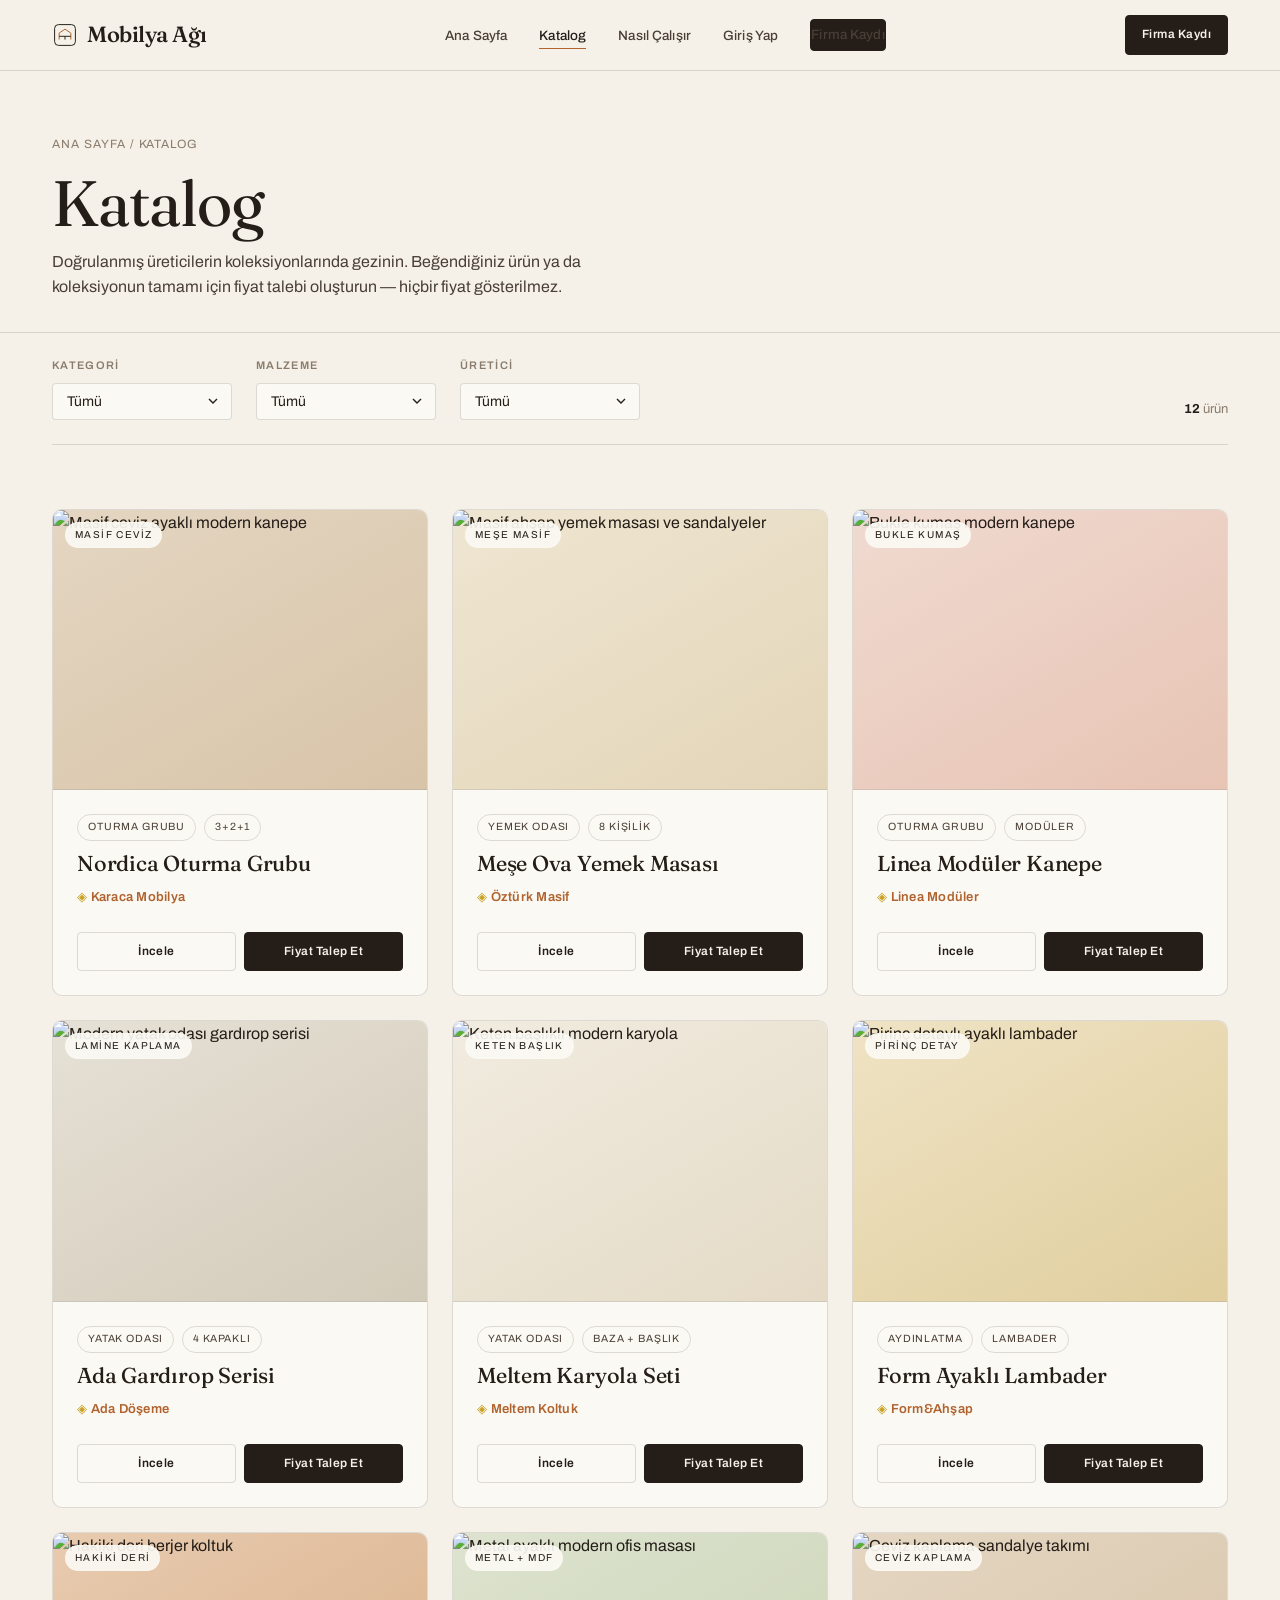
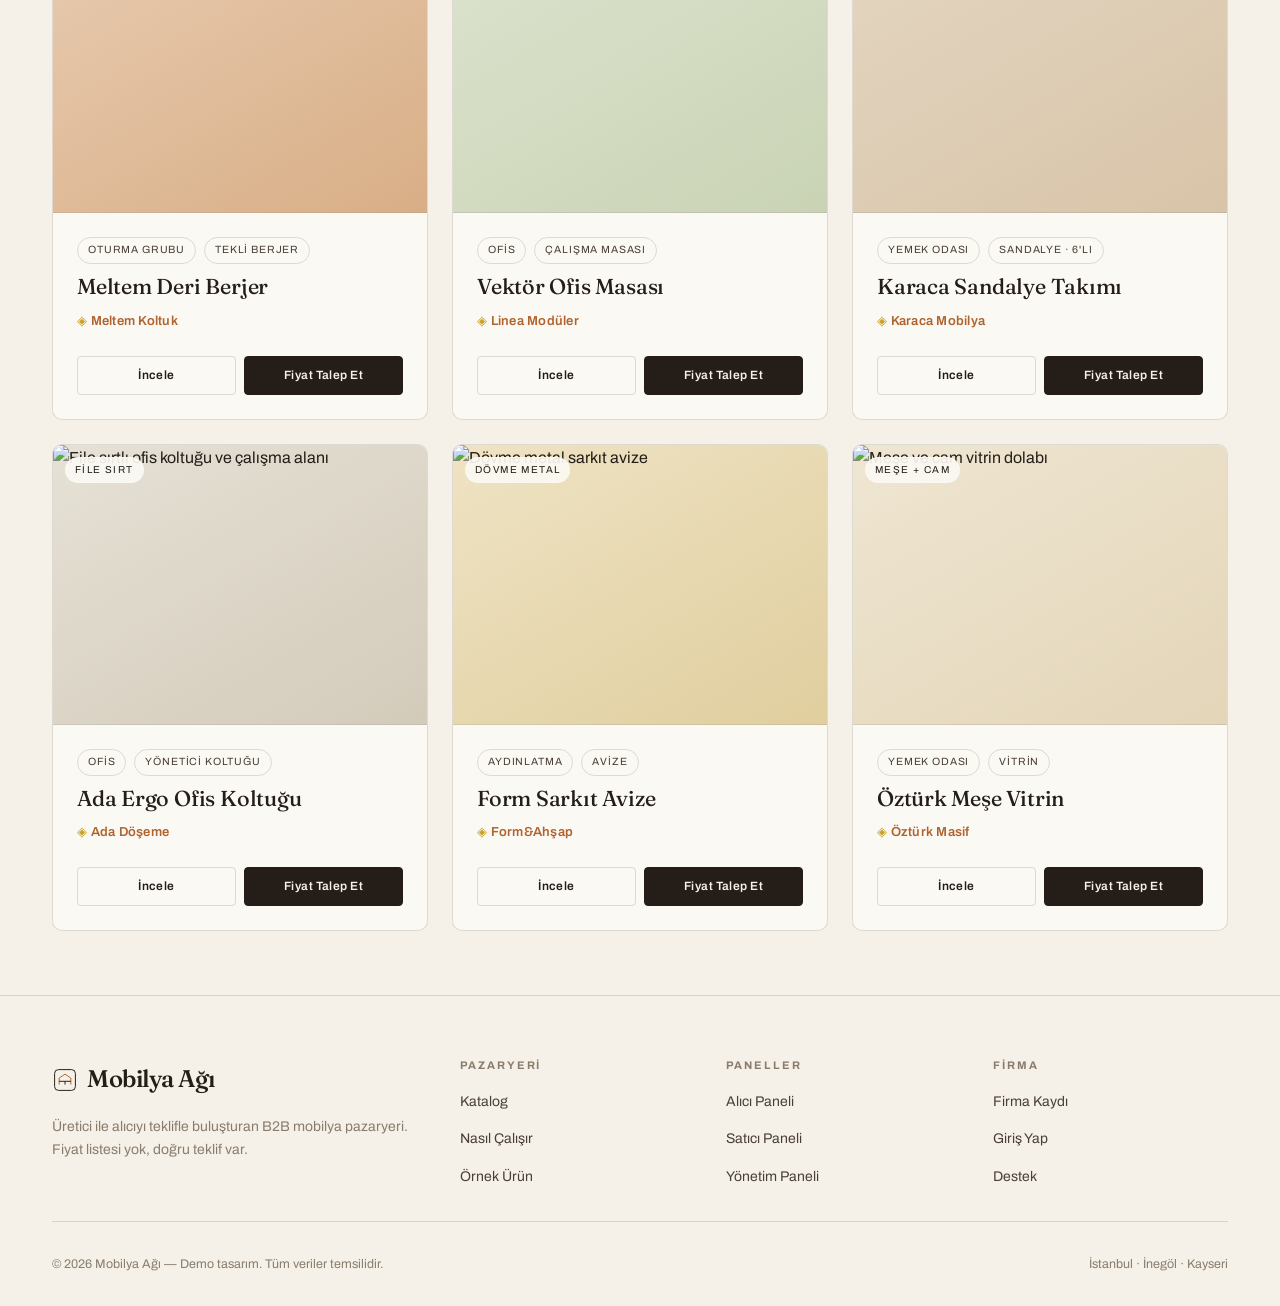
==== katalog.html @ c9a502f5 "first commit" ====
<!DOCTYPE html>
<html lang="tr">
<head>
<meta charset="UTF-8">
<meta name="viewport" content="width=device-width, initial-scale=1.0">
<title>Katalog — Mobilya Ağı</title>
<meta name="description" content="Doğrulanmış üreticilerin mobilya kataloglarında gezinin, ürün veya koleksiyon için fiyat talebi oluşturun.">
<link rel="preconnect" href="https://fonts.googleapis.com">
<link rel="preconnect" href="https://fonts.gstatic.com" crossorigin>
<link href="https://fonts.googleapis.com/css2?family=Fraunces:ital,opsz,wght@0,9..144,300..600;1,9..144,300..500&family=Archivo:wght@400;500;600;700&display=swap" rel="stylesheet">
<link rel="stylesheet" href="css/style.css">
</head>
<body>

<!-- ============ NAV ============ -->
<header class="nav">
  <div class="nav-inner">
    <a href="index.html" class="wordmark">
      <svg class="mark" viewBox="0 0 40 40" aria-hidden="true">
        <rect x="4" y="4" width="32" height="32" rx="6" fill="none" stroke="#241D18" stroke-width="1.5"/>
        <path d="M11 27 V17 l9-6 9 6 v10" fill="none" stroke="#B0632E" stroke-width="1.5" stroke-linejoin="round"/>
        <path d="M11 22 h18 M20 22 v5" stroke="#241D18" stroke-width="1.5"/>
      </svg>
      Mobilya Ağı
    </a>
    <nav>
      <ul class="nav-links">
        <li><a href="index.html">Ana Sayfa</a></li>
        <li><a href="katalog.html" class="active">Katalog</a></li>
        <li><a href="index.html#nasil">Nasıl Çalışır</a></li>
        <li><a href="panel-alici.html">Giriş Yap</a></li>
        <li><a href="panel-satici.html" class="btn btn-primary btn-sm">Firma Kaydı</a></li>
      </ul>
    </nav>
    <div class="nav-cta">
      <a href="panel-satici.html" class="btn btn-primary btn-sm">Firma Kaydı</a>
    </div>
    <button class="nav-toggle" aria-label="Menü"><span></span><span></span><span></span></button>
  </div>
</header>

<!-- ============ PAGE HEAD ============ -->
<section class="page-head">
  <div class="wrap">
    <div class="breadcrumb"><a href="index.html">Ana Sayfa</a> / Katalog</div>
    <h1>Katalog</h1>
    <p>Doğrulanmış üreticilerin koleksiyonlarında gezinin. Beğendiğiniz ürün ya da koleksiyonun tamamı için fiyat talebi oluşturun — hiçbir fiyat gösterilmez.</p>
  </div>
</section>

<!-- ============ FILTER BAR ============ -->
<div class="wrap">
  <div class="filter-bar">
    <div class="filter-group">
      <label for="f-kat">Kategori</label>
      <select id="f-kat" data-filter="kategori">
        <option value="all">Tümü</option>
        <option value="oturma">Oturma Grubu</option>
        <option value="yemek">Yemek Odası</option>
        <option value="yatak">Yatak Odası</option>
        <option value="ofis">Ofis</option>
        <option value="aydinlatma">Aydınlatma</option>
      </select>
    </div>
    <div class="filter-group">
      <label for="f-mal">Malzeme</label>
      <select id="f-mal" data-filter="malzeme">
        <option value="all">Tümü</option>
        <option value="masif">Masif Ahşap</option>
        <option value="metal">Metal</option>
        <option value="kumas">Kumaş</option>
        <option value="deri">Deri</option>
      </select>
    </div>
    <div class="filter-group">
      <label for="f-ure">Üretici</label>
      <select id="f-ure" data-filter="uretici">
        <option value="all">Tümü</option>
        <option value="karaca">Karaca Mobilya</option>
        <option value="form">Form&Ahşap</option>
        <option value="meltem">Meltem Koltuk</option>
        <option value="ozturk">Öztürk Masif</option>
        <option value="linea">Linea Modüler</option>
        <option value="ada">Ada Döşeme</option>
      </select>
    </div>
    <div class="filter-count" data-filter-count><b>12</b> ürün</div>
  </div>
</div>

<!-- ============ GRID ============ -->
<section class="section tight">
  <div class="wrap">
    <div class="card-grid" data-filter-grid>

      <article class="pcard reveal" data-kategori="oturma" data-malzeme="kumas" data-uretici="karaca">
        <div class="illo mat-walnut"><span class="swatch-tag">Masif Ceviz</span>
          <img src="https://images.unsplash.com/photo-1555041469-a586c61ea9bc?auto=format&fit=crop&w=900&q=82" alt="Masif ceviz ayaklı modern kanepe" loading="lazy">
        </div>
        <div class="body">
          <div class="chips"><span class="chip">Oturma Grubu</span><span class="chip">3+2+1</span></div>
          <h3>Nordica Oturma Grubu</h3><span class="maker">Karaca Mobilya</span>
          <div class="actions"><a href="urun.html" class="btn btn-ghost btn-sm">İncele</a><a href="urun.html" class="btn btn-primary btn-sm">Fiyat Talep Et</a></div>
        </div>
      </article>

      <article class="pcard reveal" data-delay="80" data-kategori="yemek" data-malzeme="masif" data-uretici="ozturk">
        <div class="illo mat-oak"><span class="swatch-tag">Meşe Masif</span>
          <img src="https://images.unsplash.com/photo-1617806118233-18e1de247200?auto=format&fit=crop&w=900&q=82" alt="Masif ahşap yemek masası ve sandalyeler" loading="lazy">
        </div>
        <div class="body">
          <div class="chips"><span class="chip">Yemek Odası</span><span class="chip">8 Kişilik</span></div>
          <h3>Meşe Ova Yemek Masası</h3><span class="maker">Öztürk Masif</span>
          <div class="actions"><a href="urun.html" class="btn btn-ghost btn-sm">İncele</a><a href="urun.html" class="btn btn-primary btn-sm">Fiyat Talep Et</a></div>
        </div>
      </article>

      <article class="pcard reveal" data-delay="160" data-kategori="oturma" data-malzeme="kumas" data-uretici="linea">
        <div class="illo mat-clay"><span class="swatch-tag">Bukle Kumaş</span>
          <img src="https://images.unsplash.com/photo-1616486338812-3dadae4b4ace?auto=format&fit=crop&w=900&q=82" alt="Bukle kumaş modern kanepe" loading="lazy">
        </div>
        <div class="body">
          <div class="chips"><span class="chip">Oturma Grubu</span><span class="chip">Modüler</span></div>
          <h3>Linea Modüler Kanepe</h3><span class="maker">Linea Modüler</span>
          <div class="actions"><a href="urun.html" class="btn btn-ghost btn-sm">İncele</a><a href="urun.html" class="btn btn-primary btn-sm">Fiyat Talep Et</a></div>
        </div>
      </article>

      <article class="pcard reveal" data-kategori="yatak" data-malzeme="masif" data-uretici="ada">
        <div class="illo mat-ash"><span class="swatch-tag">Lamine Kaplama</span>
          <img src="https://images.unsplash.com/photo-1595526114035-0d45ed16cfbf?auto=format&fit=crop&w=900&q=82" alt="Modern yatak odası gardırop serisi" loading="lazy">
        </div>
        <div class="body">
          <div class="chips"><span class="chip">Yatak Odası</span><span class="chip">4 Kapaklı</span></div>
          <h3>Ada Gardırop Serisi</h3><span class="maker">Ada Döşeme</span>
          <div class="actions"><a href="urun.html" class="btn btn-ghost btn-sm">İncele</a><a href="urun.html" class="btn btn-primary btn-sm">Fiyat Talep Et</a></div>
        </div>
      </article>

      <article class="pcard reveal" data-delay="80" data-kategori="yatak" data-malzeme="kumas" data-uretici="meltem">
        <div class="illo mat-linen"><span class="swatch-tag">Keten Başlık</span>
          <img src="https://images.unsplash.com/photo-1505693416388-ac5ce068fe85?auto=format&fit=crop&w=900&q=82" alt="Keten başlıklı modern karyola" loading="lazy">
        </div>
        <div class="body">
          <div class="chips"><span class="chip">Yatak Odası</span><span class="chip">Baza + Başlık</span></div>
          <h3>Meltem Karyola Seti</h3><span class="maker">Meltem Koltuk</span>
          <div class="actions"><a href="urun.html" class="btn btn-ghost btn-sm">İncele</a><a href="urun.html" class="btn btn-primary btn-sm">Fiyat Talep Et</a></div>
        </div>
      </article>

      <article class="pcard reveal" data-delay="160" data-kategori="aydinlatma" data-malzeme="metal" data-uretici="form">
        <div class="illo mat-brass"><span class="swatch-tag">Pirinç Detay</span>
          <img src="https://images.unsplash.com/photo-1513506003901-1e6a229e2d15?auto=format&fit=crop&w=900&q=82" alt="Pirinç detaylı ayaklı lambader" loading="lazy">
        </div>
        <div class="body">
          <div class="chips"><span class="chip">Aydınlatma</span><span class="chip">Lambader</span></div>
          <h3>Form Ayaklı Lambader</h3><span class="maker">Form&Ahşap</span>
          <div class="actions"><a href="urun.html" class="btn btn-ghost btn-sm">İncele</a><a href="urun.html" class="btn btn-primary btn-sm">Fiyat Talep Et</a></div>
        </div>
      </article>

      <article class="pcard reveal" data-kategori="oturma" data-malzeme="deri" data-uretici="meltem">
        <div class="illo mat-cognac"><span class="swatch-tag">Hakiki Deri</span>
          <img src="https://images.unsplash.com/photo-1540574163026-643ea20ade25?auto=format&fit=crop&w=900&q=82" alt="Hakiki deri berjer koltuk" loading="lazy">
        </div>
        <div class="body">
          <div class="chips"><span class="chip">Oturma Grubu</span><span class="chip">Tekli Berjer</span></div>
          <h3>Meltem Deri Berjer</h3><span class="maker">Meltem Koltuk</span>
          <div class="actions"><a href="urun.html" class="btn btn-ghost btn-sm">İncele</a><a href="urun.html" class="btn btn-primary btn-sm">Fiyat Talep Et</a></div>
        </div>
      </article>

      <article class="pcard reveal" data-delay="80" data-kategori="ofis" data-malzeme="metal" data-uretici="linea">
        <div class="illo mat-sage"><span class="swatch-tag">Metal + MDF</span>
          <img src="https://images.unsplash.com/photo-1524758631624-e2822e304c36?auto=format&fit=crop&w=900&q=82" alt="Metal ayaklı modern ofis masası" loading="lazy">
        </div>
        <div class="body">
          <div class="chips"><span class="chip">Ofis</span><span class="chip">Çalışma Masası</span></div>
          <h3>Vektör Ofis Masası</h3><span class="maker">Linea Modüler</span>
          <div class="actions"><a href="urun.html" class="btn btn-ghost btn-sm">İncele</a><a href="urun.html" class="btn btn-primary btn-sm">Fiyat Talep Et</a></div>
        </div>
      </article>

      <article class="pcard reveal" data-delay="160" data-kategori="yemek" data-malzeme="masif" data-uretici="karaca">
        <div class="illo mat-walnut"><span class="swatch-tag">Ceviz Kaplama</span>
          <img src="https://images.unsplash.com/photo-1567016432779-094069958ea5?auto=format&fit=crop&w=900&q=82" alt="Ceviz kaplama sandalye takımı" loading="lazy">
        </div>
        <div class="body">
          <div class="chips"><span class="chip">Yemek Odası</span><span class="chip">Sandalye · 6'lı</span></div>
          <h3>Karaca Sandalye Takımı</h3><span class="maker">Karaca Mobilya</span>
          <div class="actions"><a href="urun.html" class="btn btn-ghost btn-sm">İncele</a><a href="urun.html" class="btn btn-primary btn-sm">Fiyat Talep Et</a></div>
        </div>
      </article>

      <article class="pcard reveal" data-kategori="ofis" data-malzeme="kumas" data-uretici="ada">
        <div class="illo mat-ash"><span class="swatch-tag">File Sırt</span>
          <img src="https://images.unsplash.com/photo-1524758631624-e2822e304c36?auto=format&fit=crop&w=900&q=82" alt="File sırtlı ofis koltuğu ve çalışma alanı" loading="lazy">
        </div>
        <div class="body">
          <div class="chips"><span class="chip">Ofis</span><span class="chip">Yönetici Koltuğu</span></div>
          <h3>Ada Ergo Ofis Koltuğu</h3><span class="maker">Ada Döşeme</span>
          <div class="actions"><a href="urun.html" class="btn btn-ghost btn-sm">İncele</a><a href="urun.html" class="btn btn-primary btn-sm">Fiyat Talep Et</a></div>
        </div>
      </article>

      <article class="pcard reveal" data-delay="80" data-kategori="aydinlatma" data-malzeme="metal" data-uretici="form">
        <div class="illo mat-brass"><span class="swatch-tag">Dövme Metal</span>
          <img src="https://images.unsplash.com/photo-1519710164239-da123dc03ef4?auto=format&fit=crop&w=900&q=82" alt="Dövme metal sarkıt avize" loading="lazy">
        </div>
        <div class="body">
          <div class="chips"><span class="chip">Aydınlatma</span><span class="chip">Avize</span></div>
          <h3>Form Sarkıt Avize</h3><span class="maker">Form&Ahşap</span>
          <div class="actions"><a href="urun.html" class="btn btn-ghost btn-sm">İncele</a><a href="urun.html" class="btn btn-primary btn-sm">Fiyat Talep Et</a></div>
        </div>
      </article>

      <article class="pcard reveal" data-delay="160" data-kategori="yemek" data-malzeme="masif" data-uretici="ozturk">
        <div class="illo mat-oak"><span class="swatch-tag">Meşe + Cam</span>
          <img src="https://images.unsplash.com/photo-1618220179428-22790b461013?auto=format&fit=crop&w=900&q=82" alt="Meşe ve cam vitrin dolabı" loading="lazy">
        </div>
        <div class="body">
          <div class="chips"><span class="chip">Yemek Odası</span><span class="chip">Vitrin</span></div>
          <h3>Öztürk Meşe Vitrin</h3><span class="maker">Öztürk Masif</span>
          <div class="actions"><a href="urun.html" class="btn btn-ghost btn-sm">İncele</a><a href="urun.html" class="btn btn-primary btn-sm">Fiyat Talep Et</a></div>
        </div>
      </article>

    </div>
  </div>
</section>

<!-- ============ FOOTER ============ -->
<footer class="footer">
  <div class="wrap">
    <div class="footer-grid">
      <div class="brand-col">
        <a href="index.html" class="wordmark" style="font-size:24px;">
          <svg class="mark" viewBox="0 0 40 40" aria-hidden="true">
            <rect x="4" y="4" width="32" height="32" rx="6" fill="none" stroke="#241D18" stroke-width="1.5"/>
            <path d="M11 27 V17 l9-6 9 6 v10" fill="none" stroke="#B0632E" stroke-width="1.5" stroke-linejoin="round"/>
            <path d="M11 22 h18 M20 22 v5" stroke="#241D18" stroke-width="1.5"/>
          </svg>
          Mobilya Ağı
        </a>
        <p>Üretici ile alıcıyı teklifle buluşturan B2B mobilya pazaryeri. Fiyat listesi yok, doğru teklif var.</p>
      </div>
      <div><h4>Pazaryeri</h4><ul><li><a href="katalog.html">Katalog</a></li><li><a href="index.html#nasil">Nasıl Çalışır</a></li><li><a href="urun.html">Örnek Ürün</a></li></ul></div>
      <div><h4>Paneller</h4><ul><li><a href="panel-alici.html">Alıcı Paneli</a></li><li><a href="panel-satici.html">Satıcı Paneli</a></li><li><a href="panel-admin.html">Yönetim Paneli</a></li></ul></div>
      <div><h4>Firma</h4><ul><li><a href="panel-satici.html">Firma Kaydı</a></li><li><a href="panel-alici.html">Giriş Yap</a></li><li><a href="index.html#nasil">Destek</a></li></ul></div>
    </div>
    <div class="footer-bottom">
      <span>© <span data-year>2026</span> Mobilya Ağı — Demo tasarım. Tüm veriler temsilidir.</span>
      <span>İstanbul · İnegöl · Kayseri</span>
    </div>
  </div>
</footer>

<script src="js/app.js"></script>
</body>
</html>
---- css/style.css ----
/* ============================================================
   Mobilya Ağı — B2B Mobilya Pazaryeri (RFQ)
   Tema: "Atölye" — sıcak galeri minimalizmi / editoryal showroom
   Tek paylaşımlı stylesheet
   ============================================================ */

/* -------------------- Değişkenler -------------------- */
:root {
  /* Palet */
  --ivory: #F5F1E8;
  --ecru: #EDE7DA;
  --card: #EDE7DA;
  --card-2: #E7DFCE;
  --ink: #241D18;
  --ink-soft: #4A3F36;
  --ink-mute: #8A7C6C;
  --cognac: #B0632E;
  --cognac-deep: #8F4E22;
  --brass: #C9A227;
  --sage: #6E7F5B;
  --sage-soft: #DDE3CF;
  --terra: #C4694B;
  --terra-soft: #F0DAD0;
  --line: #241D18;
  --hairline: rgba(36, 29, 24, 0.14);
  --hairline-soft: rgba(36, 29, 24, 0.08);
  --white-warm: #FBF9F3;

  /* Tipografi */
  --serif: "Fraunces", Georgia, "Times New Roman", serif;
  --sans: "Archivo", system-ui, -apple-system, "Segoe UI", sans-serif;

  /* Aralık ölçeği */
  --s-1: 4px;
  --s-2: 8px;
  --s-3: 12px;
  --s-4: 16px;
  --s-5: 24px;
  --s-6: 32px;
  --s-7: 48px;
  --s-8: 64px;
  --s-9: 96px;
  --s-10: 128px;

  --radius: 4px;
  --radius-lg: 10px;
  --maxw: 1240px;

  --shadow-soft: 0 18px 40px -24px rgba(36, 29, 24, 0.45);
  --shadow-lift: 0 28px 60px -28px rgba(36, 29, 24, 0.55);
  --ease: cubic-bezier(0.22, 1, 0.36, 1);
}

/* -------------------- Reset / temel -------------------- */
* { box-sizing: border-box; }
html { scroll-behavior: smooth; }
body {
  margin: 0;
  font-family: var(--sans);
  background: var(--ivory);
  color: var(--ink);
  font-size: 16px;
  line-height: 1.6;
  -webkit-font-smoothing: antialiased;
  text-rendering: optimizeLegibility;
  overflow-x: hidden;
}
img { max-width: 100%; display: block; }
a { color: inherit; text-decoration: none; }
button { font-family: inherit; cursor: pointer; }
svg { display: block; }
.illo img,
.product-illo img,
.art-card img {
  width: 100%;
  height: 100%;
  object-fit: cover;
  display: block;
}

h1, h2, h3, h4 {
  font-family: var(--serif);
  font-weight: 460;
  font-optical-sizing: auto;
  line-height: 1.04;
  letter-spacing: -0.015em;
  margin: 0;
}
p { margin: 0; }

/* -------------------- Yardımcılar -------------------- */
.wrap { width: 100%; max-width: var(--maxw); margin: 0 auto; padding: 0 var(--s-6); }
.eyebrow {
  font-family: var(--sans);
  font-size: 11px;
  font-weight: 600;
  letter-spacing: 0.28em;
  text-transform: uppercase;
  color: var(--cognac);
  display: inline-flex;
  align-items: center;
  gap: var(--s-3);
}
.eyebrow::before {
  content: "";
  width: 26px;
  height: 1px;
  background: var(--cognac);
  display: inline-block;
}
.eyebrow.center::after {
  content: "";
  width: 26px;
  height: 1px;
  background: var(--cognac);
  display: inline-block;
}
.serif-italic { font-style: italic; color: var(--cognac); }
.rule { height: 1px; background: var(--hairline); border: 0; margin: 0; }
.muted { color: var(--ink-mute); }

/* -------------------- Butonlar -------------------- */
.btn {
  display: inline-flex;
  align-items: center;
  justify-content: center;
  gap: var(--s-2);
  padding: 13px 24px;
  font-size: 13px;
  font-weight: 600;
  letter-spacing: 0.04em;
  border: 1px solid var(--ink);
  border-radius: var(--radius);
  background: transparent;
  color: var(--ink);
  transition: transform .35s var(--ease), background .35s var(--ease), color .35s var(--ease), box-shadow .35s var(--ease);
  white-space: nowrap;
}
.btn:hover { transform: translateY(-2px); box-shadow: var(--shadow-soft); }
.btn-primary { background: var(--ink); color: var(--ivory); }
.btn-primary:hover { background: var(--cognac); border-color: var(--cognac); }
.btn-accent { background: var(--cognac); border-color: var(--cognac); color: var(--white-warm); }
.btn-accent:hover { background: var(--cognac-deep); border-color: var(--cognac-deep); }
.btn-ghost { border-color: var(--hairline); }
.btn-ghost:hover { border-color: var(--ink); background: transparent; }
.btn-sm { padding: 9px 16px; font-size: 12px; }
.btn-block { width: 100%; }
.btn:focus-visible,
a:focus-visible,
input:focus-visible,
select:focus-visible,
textarea:focus-visible { outline: 2px solid var(--cognac); outline-offset: 2px; }

/* -------------------- Nav -------------------- */
.nav {
  position: sticky;
  top: 0;
  z-index: 60;
  background: rgba(245, 241, 232, 0.86);
  backdrop-filter: blur(14px);
  border-bottom: 1px solid var(--hairline);
}
.nav-inner {
  display: flex;
  align-items: center;
  justify-content: space-between;
  height: 70px;
  max-width: var(--maxw);
  margin: 0 auto;
  padding: 0 var(--s-6);
}
.wordmark {
  font-family: var(--serif);
  font-size: 22px;
  font-weight: 560;
  letter-spacing: -0.02em;
  display: inline-flex;
  align-items: center;
  gap: 9px;
}
.wordmark .mark {
  width: 26px; height: 26px;
  flex: none;
}
.nav-links {
  display: flex;
  align-items: center;
  gap: var(--s-6);
  list-style: none;
  margin: 0;
  padding: 0;
}
.nav-links a {
  font-size: 13.5px;
  font-weight: 500;
  letter-spacing: 0.01em;
  position: relative;
  padding: 4px 0;
  color: var(--ink-soft);
  transition: color .3s var(--ease);
}
.nav-links a::after {
  content: "";
  position: absolute;
  left: 0; bottom: -2px;
  width: 0; height: 1px;
  background: var(--cognac);
  transition: width .35s var(--ease);
}
.nav-links a:hover, .nav-links a.active { color: var(--ink); }
.nav-links a:hover::after, .nav-links a.active::after { width: 100%; }
.nav-cta { display: flex; align-items: center; gap: var(--s-4); }
.nav-toggle {
  display: none;
  flex-direction: column;
  gap: 5px;
  background: none;
  border: 0;
  padding: 6px;
}
.nav-toggle span { width: 24px; height: 1.5px; background: var(--ink); transition: transform .3s var(--ease), opacity .3s; }
.nav-toggle.open span:nth-child(1) { transform: translateY(6.5px) rotate(45deg); }
.nav-toggle.open span:nth-child(2) { opacity: 0; }
.nav-toggle.open span:nth-child(3) { transform: translateY(-6.5px) rotate(-45deg); }

@media (max-width: 900px) {
  .nav-links, .nav-cta .btn { display: none; }
  .nav-toggle { display: flex; }
  .nav-mobile-open .nav-links {
    display: flex;
    position: absolute;
    top: 70px; left: 0; right: 0;
    flex-direction: column;
    align-items: flex-start;
    gap: 0;
    background: var(--ivory);
    border-bottom: 1px solid var(--hairline);
    padding: var(--s-4) var(--s-6) var(--s-6);
  }
  .nav-mobile-open .nav-links li { width: 100%; }
  .nav-mobile-open .nav-links a { display: block; padding: 14px 0; border-bottom: 1px solid var(--hairline-soft); width: 100%; }
  .nav-mobile-open .nav-links .btn { display: inline-flex; margin-top: var(--s-4); }
}

/* -------------------- Reveal animasyon -------------------- */
.reveal { opacity: 0; transform: translateY(26px); transition: opacity .9s var(--ease), transform .9s var(--ease); }
.reveal.in { opacity: 1; transform: none; }
@media (prefers-reduced-motion: reduce) {
  .reveal { opacity: 1; transform: none; transition: none; }
  * { animation: none !important; }
}

/* load-in stagger */
@keyframes rise {
  from { opacity: 0; transform: translateY(30px); }
  to { opacity: 1; transform: none; }
}
.rise { opacity: 0; animation: rise .95s var(--ease) forwards; }
.d1 { animation-delay: .05s; } .d2 { animation-delay: .16s; }
.d3 { animation-delay: .28s; } .d4 { animation-delay: .40s; }
.d5 { animation-delay: .52s; } .d6 { animation-delay: .64s; }

/* -------------------- Hero -------------------- */
.hero {
  position: relative;
  padding: var(--s-9) 0 var(--s-8);
  overflow: hidden;
}
.hero-grid {
  display: grid;
  grid-template-columns: 1.15fr 0.85fr;
  gap: var(--s-7);
  align-items: center;
}
.hero h1 {
  font-size: clamp(2.9rem, 6.4vw, 5.6rem);
  font-weight: 420;
  letter-spacing: -0.03em;
  margin: var(--s-5) 0 var(--s-5);
}
.hero h1 em { font-style: italic; color: var(--cognac); }
.hero-sub { font-size: 1.12rem; color: var(--ink-soft); max-width: 30rem; margin-bottom: var(--s-6); }
.hero-ctas { display: flex; gap: var(--s-3); flex-wrap: wrap; }
.hero-art { position: relative; }
.hero-art .art-card {
  background: linear-gradient(145deg, var(--card) 0%, var(--card-2) 100%);
  border: 1px solid var(--hairline);
  border-radius: var(--radius-lg);
  padding: var(--s-6);
  box-shadow: var(--shadow-soft);
}
.art-card.photo-card {
  aspect-ratio: 4 / 3;
  padding: 0 !important;
  overflow: hidden;
  background: var(--card);
}
.hero-badge {
  position: absolute;
  bottom: -18px; left: -20px;
  background: var(--ink);
  color: var(--ivory);
  border-radius: var(--radius);
  padding: 14px 18px;
  font-size: 12px;
  letter-spacing: 0.04em;
  box-shadow: var(--shadow-lift);
}
.hero-badge b { font-family: var(--serif); font-size: 22px; display: block; font-weight: 500; }
@media (max-width: 860px) {
  .hero-grid { grid-template-columns: 1fr; }
  .hero { padding: var(--s-7) 0 var(--s-7); }
}

/* -------------------- Stats strip -------------------- */
.stats {
  border-top: 1px solid var(--hairline);
  border-bottom: 1px solid var(--hairline);
}
.stats-inner { display: grid; grid-template-columns: repeat(3, 1fr); }
.stat {
  padding: var(--s-6) var(--s-5);
  text-align: center;
  border-right: 1px solid var(--hairline);
}
.stat:last-child { border-right: 0; }
.stat b { font-family: var(--serif); font-size: clamp(2rem, 4vw, 3rem); font-weight: 420; display: block; letter-spacing: -0.02em; }
.stat span { font-size: 12px; letter-spacing: 0.14em; text-transform: uppercase; color: var(--ink-mute); }
@media (max-width: 640px) { .stats-inner { grid-template-columns: 1fr; } .stat { border-right: 0; border-bottom: 1px solid var(--hairline); } .stat:last-child { border-bottom: 0; } }

/* -------------------- Section header -------------------- */
.section { padding: var(--s-9) 0; }
.section.tight { padding: var(--s-8) 0; }
.section-head { max-width: 640px; margin-bottom: var(--s-7); }
.section-head.center { margin-left: auto; margin-right: auto; text-align: center; }
.section-head h2 { font-size: clamp(2.1rem, 4.6vw, 3.5rem); margin: var(--s-4) 0 var(--s-4); font-weight: 420; }
.section-head p { color: var(--ink-soft); font-size: 1.05rem; }

/* -------------------- Nasıl çalışır — 3 adım -------------------- */
.steps { display: grid; grid-template-columns: repeat(3, 1fr); gap: var(--s-6); }
.step { position: relative; padding-top: var(--s-6); border-top: 1px solid var(--line); }
.step .num {
  font-family: var(--serif);
  font-size: clamp(3.5rem, 7vw, 5.5rem);
  font-weight: 300;
  font-style: italic;
  line-height: .9;
  color: var(--cognac);
  letter-spacing: -0.02em;
}
.step h3 { font-size: 1.6rem; margin: var(--s-4) 0 var(--s-3); font-weight: 460; }
.step p { color: var(--ink-soft); }
@media (max-width: 820px) { .steps { grid-template-columns: 1fr; gap: var(--s-7); } }

/* -------------------- Ürün / koleksiyon kartları -------------------- */
.card-grid { display: grid; grid-template-columns: repeat(3, 1fr); gap: var(--s-5); }
.card-grid.cols-2 { grid-template-columns: repeat(2, 1fr); }
@media (max-width: 980px) { .card-grid { grid-template-columns: repeat(2, 1fr); } }
@media (max-width: 620px) { .card-grid, .card-grid.cols-2 { grid-template-columns: 1fr; } }

.pcard {
  background: var(--white-warm);
  border: 1px solid var(--hairline);
  border-radius: var(--radius-lg);
  overflow: hidden;
  display: flex;
  flex-direction: column;
  transition: transform .5s var(--ease), box-shadow .5s var(--ease), border-color .5s var(--ease);
}
.pcard:hover { transform: translateY(-6px); box-shadow: var(--shadow-lift); border-color: var(--hairline); }
.pcard .illo {
  aspect-ratio: 4 / 3;
  position: relative;
  overflow: hidden;
  border-bottom: 1px solid var(--hairline);
  display: flex; align-items: center; justify-content: center;
}
.pcard .illo img { transition: transform .65s var(--ease), filter .65s var(--ease); }
.pcard:hover .illo img { transform: scale(1.045); filter: saturate(1.03) contrast(1.02); }
.pcard .illo .swatch-tag {
  position: absolute; top: 12px; left: 12px; z-index: 2;
  font-size: 10px; letter-spacing: 0.14em; text-transform: uppercase;
  background: rgba(251, 249, 243, 0.92); border: 1px solid rgba(251, 249, 243, 0.56);
  padding: 4px 9px; border-radius: 40px; color: var(--ink);
  box-shadow: 0 8px 22px -16px rgba(36, 29, 24, 0.7);
}
.pcard .body { padding: var(--s-5); display: flex; flex-direction: column; gap: var(--s-3); flex: 1; }
.pcard .chips { display: flex; gap: var(--s-2); flex-wrap: wrap; }
.chip {
  font-size: 10.5px; letter-spacing: 0.08em; text-transform: uppercase;
  padding: 4px 10px; border-radius: 40px;
  border: 1px solid var(--hairline); color: var(--ink-soft); background: transparent;
}
.pcard h3 { font-size: 1.35rem; font-weight: 460; letter-spacing: -0.01em; }
.pcard .maker { font-size: 13px; color: var(--cognac); font-weight: 600; letter-spacing: 0.02em; }
.pcard .maker::before { content: "◈ "; color: var(--brass); }
.pcard .actions { margin-top: auto; display: flex; gap: var(--s-2); padding-top: var(--s-3); }
.pcard .actions .btn { flex: 1; }

/* Illustration backgrounds — malzeme swatch */
.mat-walnut { background: linear-gradient(150deg, #E4D6C2 0%, #D8C4A8 100%); }
.mat-oak    { background: linear-gradient(150deg, #EFE6D2 0%, #E3D5B8 100%); }
.mat-sage   { background: linear-gradient(150deg, #DDE3CF 0%, #C9D3B4 100%); }
.mat-clay   { background: linear-gradient(150deg, #F0DAD0 0%, #E7C4B4 100%); }
.mat-linen  { background: linear-gradient(150deg, #F1ECE0 0%, #E4DAC6 100%); }
.mat-brass  { background: linear-gradient(150deg, #EFE3C4 0%, #E0CE9E 100%); }
.mat-ash    { background: linear-gradient(150deg, #E6E1D6 0%, #D3CBBA 100%); }
.mat-cognac { background: linear-gradient(150deg, #E8CBB0 0%, #D8AE86 100%); }
.illo-stroke { fill: none; stroke: var(--ink); stroke-width: 1.5; stroke-linecap: round; stroke-linejoin: round; }
.illo-stroke.thin { stroke-width: 1; }
.illo-fill { fill: var(--ink); }

/* -------------------- Marquee -------------------- */
.marquee {
  border-top: 1px solid var(--hairline);
  border-bottom: 1px solid var(--hairline);
  overflow: hidden;
  padding: var(--s-5) 0;
  background: var(--ecru);
}
.marquee-track {
  display: flex;
  gap: var(--s-8);
  width: max-content;
  animation: scroll-x 34s linear infinite;
}
.marquee:hover .marquee-track { animation-play-state: paused; }
.marquee-track span {
  font-family: var(--serif);
  font-size: 1.7rem;
  font-weight: 400;
  color: var(--ink-soft);
  white-space: nowrap;
  display: inline-flex; align-items: center; gap: var(--s-8);
  letter-spacing: -0.01em;
}
.marquee-track span::after { content: "✕"; color: var(--brass); font-size: 0.9rem; font-family: var(--sans); }
@keyframes scroll-x { from { transform: translateX(0); } to { transform: translateX(-50%); } }

/* -------------------- CTA band -------------------- */
.cta-band {
  background: var(--ink);
  color: var(--ivory);
  border-radius: var(--radius-lg);
  padding: var(--s-8) var(--s-7);
  display: grid;
  grid-template-columns: 1.3fr 0.7fr;
  gap: var(--s-6);
  align-items: center;
  position: relative;
  overflow: hidden;
}
.cta-band h2 { font-size: clamp(2rem, 4.5vw, 3.4rem); color: var(--ivory); font-weight: 420; }
.cta-band h2 em { font-style: italic; color: var(--brass); }
.cta-band p { color: rgba(245,241,232,0.72); margin-top: var(--s-4); }
.cta-band .btns { display: flex; flex-direction: column; gap: var(--s-3); }
.cta-band .btn-ghost { border-color: rgba(245,241,232,0.35); color: var(--ivory); }
.cta-band .btn-ghost:hover { border-color: var(--ivory); }
.cta-band .btn-accent { color: var(--white-warm); }
@media (max-width: 760px) { .cta-band { grid-template-columns: 1fr; } }

/* -------------------- Footer -------------------- */
.footer { border-top: 1px solid var(--hairline); padding: var(--s-8) 0 var(--s-6); }
.footer-grid { display: grid; grid-template-columns: 1.6fr 1fr 1fr 1fr; gap: var(--s-6); }
.footer h4 { font-family: var(--sans); font-size: 11px; letter-spacing: 0.18em; text-transform: uppercase; color: var(--ink-mute); font-weight: 700; margin-bottom: var(--s-4); }
.footer ul { list-style: none; margin: 0; padding: 0; display: flex; flex-direction: column; gap: var(--s-3); }
.footer ul a { font-size: 14px; color: var(--ink-soft); transition: color .3s; }
.footer ul a:hover { color: var(--cognac); }
.footer .brand-col p { color: var(--ink-mute); font-size: 14px; max-width: 24rem; margin-top: var(--s-4); }
.footer-bottom { display: flex; justify-content: space-between; align-items: center; padding-top: var(--s-6); margin-top: var(--s-6); border-top: 1px solid var(--hairline); font-size: 12.5px; color: var(--ink-mute); gap: var(--s-4); flex-wrap: wrap; }
@media (max-width: 780px) { .footer-grid { grid-template-columns: 1fr 1fr; } }

/* -------------------- Katalog -------------------- */
.page-head { padding: var(--s-8) 0 var(--s-6); border-bottom: 1px solid var(--hairline); }
.page-head h1 { font-size: clamp(2.4rem, 5vw, 4rem); font-weight: 420; margin: var(--s-4) 0 var(--s-3); }
.page-head p { color: var(--ink-soft); max-width: 34rem; }
.breadcrumb { font-size: 12px; letter-spacing: 0.08em; color: var(--ink-mute); text-transform: uppercase; }
.breadcrumb a:hover { color: var(--cognac); }

.filter-bar {
  display: flex; flex-wrap: wrap; gap: var(--s-5);
  padding: var(--s-5) 0;
  align-items: flex-end;
  border-bottom: 1px solid var(--hairline);
}
.filter-group { display: flex; flex-direction: column; gap: var(--s-2); }
.filter-group label { font-size: 11px; letter-spacing: 0.12em; text-transform: uppercase; color: var(--ink-mute); font-weight: 600; }
.filter-group select {
  font-family: var(--sans); font-size: 14px; color: var(--ink);
  background: var(--white-warm); border: 1px solid var(--hairline);
  border-radius: var(--radius); padding: 10px 14px; min-width: 180px;
  appearance: none;
  background-image: url("data:image/svg+xml;utf8,<svg xmlns='http://www.w3.org/2000/svg' width='12' height='12' viewBox='0 0 12 12'><path d='M2 4l4 4 4-4' stroke='%23241D18' fill='none' stroke-width='1.4'/></svg>");
  background-repeat: no-repeat; background-position: right 12px center;
  padding-right: 34px;
}
.filter-count { margin-left: auto; font-size: 13px; color: var(--ink-mute); }
.filter-count b { color: var(--ink); font-weight: 700; }
.pcard.hidden { display: none; }

/* -------------------- Ürün detay -------------------- */
.product-grid { display: grid; grid-template-columns: 1.05fr 0.95fr; gap: var(--s-8); padding: var(--s-8) 0; align-items: start; }
@media (max-width: 900px) { .product-grid { grid-template-columns: 1fr; gap: var(--s-6); } }
.product-illo {
  border: 1px solid var(--hairline);
  border-radius: var(--radius-lg);
  aspect-ratio: 1 / 1;
  display: flex; align-items: center; justify-content: center;
  position: sticky; top: 90px;
  overflow: hidden;
}
.product-illo img { transition: transform .8s var(--ease); }
.product-illo:hover img { transform: scale(1.025); }
.product-info .chips { margin-bottom: var(--s-4); }
.product-info h1 { font-size: clamp(2.2rem, 4vw, 3.2rem); font-weight: 420; margin-bottom: var(--s-3); }
.product-info .maker-line { color: var(--cognac); font-weight: 600; font-size: 14px; margin-bottom: var(--s-5); }
.product-info .lead { color: var(--ink-soft); font-size: 1.05rem; margin-bottom: var(--s-6); }

.spec-table { width: 100%; border-collapse: collapse; margin-bottom: var(--s-6); }
.spec-table th, .spec-table td { text-align: left; padding: 13px 0; border-bottom: 1px solid var(--hairline); font-size: 14px; vertical-align: top; }
.spec-table th { color: var(--ink-mute); font-weight: 600; letter-spacing: 0.02em; width: 42%; }
.spec-table td { color: var(--ink); }

.maker-card {
  border: 1px solid var(--hairline); border-radius: var(--radius-lg);
  padding: var(--s-5); display: flex; gap: var(--s-4); align-items: center;
  background: var(--card); margin-bottom: var(--s-6);
}
.maker-card .avatar {
  width: 52px; height: 52px; flex: none; border-radius: 50%;
  background: var(--ink); color: var(--ivory);
  display: flex; align-items: center; justify-content: center;
  font-family: var(--serif); font-size: 20px;
}
.maker-card .m-name { font-family: var(--serif); font-size: 1.2rem; }
.maker-card .m-meta { font-size: 12.5px; color: var(--ink-mute); }
.maker-card .m-verified { color: var(--sage); font-weight: 600; }

.buy-actions { display: flex; flex-direction: column; gap: var(--s-3); }
.no-price-note {
  display: flex; gap: var(--s-3); align-items: flex-start;
  background: var(--card); border: 1px dashed var(--hairline);
  border-radius: var(--radius); padding: var(--s-4); margin-bottom: var(--s-5);
  font-size: 13px; color: var(--ink-soft);
}
.no-price-note b { color: var(--ink); }

/* -------------------- Modal -------------------- */
.modal-overlay {
  position: fixed; inset: 0; z-index: 100;
  background: rgba(36, 29, 24, 0.5);
  backdrop-filter: blur(3px);
  display: flex; align-items: center; justify-content: center;
  padding: var(--s-5);
  opacity: 0; visibility: hidden;
  transition: opacity .4s var(--ease), visibility .4s;
}
.modal-overlay.open { opacity: 1; visibility: visible; }
.modal {
  background: var(--ivory);
  border: 1px solid var(--hairline);
  border-radius: var(--radius-lg);
  width: 100%; max-width: 540px;
  max-height: 90vh; overflow-y: auto;
  box-shadow: var(--shadow-lift);
  transform: translateY(20px) scale(0.98);
  transition: transform .45s var(--ease);
}
.modal-overlay.open .modal { transform: none; }
.modal-head { padding: var(--s-6) var(--s-6) var(--s-4); border-bottom: 1px solid var(--hairline); position: relative; }
.modal-head h3 { font-size: 1.7rem; font-weight: 460; }
.modal-head p { font-size: 13px; color: var(--ink-mute); margin-top: var(--s-2); }
.modal-close {
  position: absolute; top: var(--s-5); right: var(--s-5);
  width: 34px; height: 34px; border-radius: 50%;
  border: 1px solid var(--hairline); background: transparent;
  font-size: 18px; color: var(--ink); line-height: 1;
  display: flex; align-items: center; justify-content: center;
  transition: background .3s, transform .3s;
}
.modal-close:hover { background: var(--card); transform: rotate(90deg); }
.modal-body { padding: var(--s-6); }
.modal-foot { padding: var(--s-4) var(--s-6) var(--s-6); display: flex; gap: var(--s-3); }
.modal-foot .btn { flex: 1; }

.field { margin-bottom: var(--s-5); }
.field:last-child { margin-bottom: 0; }
.field label { display: block; font-size: 12px; letter-spacing: 0.06em; text-transform: uppercase; color: var(--ink-mute); font-weight: 600; margin-bottom: var(--s-2); }
.field input, .field select, .field textarea {
  width: 100%; font-family: var(--sans); font-size: 15px; color: var(--ink);
  background: var(--white-warm); border: 1px solid var(--hairline);
  border-radius: var(--radius); padding: 12px 14px;
}
.field textarea { resize: vertical; min-height: 80px; }
.field-row { display: grid; grid-template-columns: 1fr 1fr; gap: var(--s-4); }
@media (max-width: 480px) { .field-row { grid-template-columns: 1fr; } }

.form-success { text-align: center; padding: var(--s-6) var(--s-4); display: none; }
.form-success.show { display: block; animation: rise .6s var(--ease); }
.form-success .tick {
  width: 62px; height: 62px; margin: 0 auto var(--s-5);
  border-radius: 50%; background: var(--sage-soft); color: var(--sage);
  display: flex; align-items: center; justify-content: center; font-size: 28px;
}
.form-success h3 { font-size: 1.6rem; margin-bottom: var(--s-3); }
.form-success p { color: var(--ink-soft); }
.form-success .rfq-no { font-family: var(--serif); color: var(--cognac); font-weight: 600; }
.form-fields.hide { display: none; }

/* -------------------- PANEL -------------------- */
.panel-layout { display: grid; grid-template-columns: 260px 1fr; min-height: 100vh; }
.panel-side {
  background: var(--ink); color: var(--ivory);
  padding: var(--s-6) var(--s-5);
  display: flex; flex-direction: column;
  position: sticky; top: 0; height: 100vh;
}
.panel-side .wordmark { color: var(--ivory); font-size: 20px; margin-bottom: var(--s-7); }
.panel-side .side-label { font-size: 10px; letter-spacing: 0.2em; text-transform: uppercase; color: rgba(245,241,232,0.4); margin: var(--s-5) 0 var(--s-3); }
.panel-nav { list-style: none; margin: 0; padding: 0; display: flex; flex-direction: column; gap: 2px; }
.panel-nav a, .panel-nav button {
  display: flex; align-items: center; gap: var(--s-3);
  width: 100%; text-align: left;
  padding: 11px 14px; border-radius: var(--radius);
  font-size: 14px; color: rgba(245,241,232,0.72);
  background: transparent; border: 0;
  transition: background .3s, color .3s;
}
.panel-nav a:hover, .panel-nav button:hover { background: rgba(245,241,232,0.08); color: var(--ivory); }
.panel-nav a.active, .panel-nav button.active { background: var(--cognac); color: var(--white-warm); }
.panel-nav .dot { width: 6px; height: 6px; border-radius: 50%; background: currentColor; opacity: 0.55; flex: none; }
.side-foot { margin-top: auto; padding-top: var(--s-5); border-top: 1px solid rgba(245,241,232,0.12); font-size: 12px; color: rgba(245,241,232,0.5); }
.side-foot a { color: rgba(245,241,232,0.72); }
.side-foot a:hover { color: var(--brass); }

.panel-main { padding: var(--s-6) var(--s-7) var(--s-8); background: var(--ivory); min-width: 0; }
.panel-topbar {
  display: flex; align-items: center; justify-content: space-between;
  padding-bottom: var(--s-5); margin-bottom: var(--s-6);
  border-bottom: 1px solid var(--hairline); gap: var(--s-4);
}
.panel-topbar h1 { font-size: 1.9rem; font-weight: 460; }
.panel-topbar .sub { font-size: 13px; color: var(--ink-mute); }
.user-chip {
  display: flex; align-items: center; gap: var(--s-3);
  border: 1px solid var(--hairline); border-radius: 40px;
  padding: 6px 14px 6px 6px; background: var(--white-warm);
}
.user-chip .avatar { width: 34px; height: 34px; border-radius: 50%; background: var(--cognac); color: var(--white-warm); display: flex; align-items: center; justify-content: center; font-family: var(--serif); font-size: 15px; }
.user-chip .u-name { font-size: 13px; font-weight: 600; }
.user-chip .u-role { font-size: 11px; color: var(--ink-mute); }

/* demo switcher */
.demo-switch { display: inline-flex; gap: var(--s-2); background: var(--card); padding: 4px; border-radius: 40px; border: 1px solid var(--hairline); margin-bottom: var(--s-6); flex-wrap: wrap; }
.demo-switch a { font-size: 12px; font-weight: 600; padding: 7px 14px; border-radius: 40px; color: var(--ink-soft); transition: background .3s, color .3s; }
.demo-switch a:hover { color: var(--ink); }
.demo-switch a.active { background: var(--ink); color: var(--ivory); }

/* stat cards */
.stat-cards { display: grid; grid-template-columns: repeat(4, 1fr); gap: var(--s-4); margin-bottom: var(--s-6); }
.stat-cards.four { grid-template-columns: repeat(4, 1fr); }
.stat-cards.three { grid-template-columns: repeat(3, 1fr); }
@media (max-width: 1080px) { .stat-cards, .stat-cards.four, .stat-cards.three { grid-template-columns: repeat(2, 1fr); } }
@media (max-width: 560px) { .stat-cards, .stat-cards.four, .stat-cards.three { grid-template-columns: 1fr; } }
.scard {
  background: var(--white-warm); border: 1px solid var(--hairline);
  border-radius: var(--radius-lg); padding: var(--s-5);
}
.scard .lbl { font-size: 11px; letter-spacing: 0.12em; text-transform: uppercase; color: var(--ink-mute); font-weight: 600; }
.scard b { font-family: var(--serif); font-size: 2.6rem; font-weight: 420; display: block; margin-top: var(--s-3); letter-spacing: -0.02em; }
.scard .trend { font-size: 12px; margin-top: var(--s-2); color: var(--sage); font-weight: 600; }
.scard .trend.down { color: var(--terra); }

/* section block in panel */
.panel-block { margin-bottom: var(--s-7); }
.panel-block > h2 { font-size: 1.4rem; font-weight: 460; margin-bottom: var(--s-4); display: flex; align-items: center; justify-content: space-between; gap: var(--s-4); }
.panel-block > h2 .btn { font-weight: 600; }

/* tables */
.data-table-wrap { overflow-x: auto; border: 1px solid var(--hairline); border-radius: var(--radius-lg); background: var(--white-warm); }
.data-table { width: 100%; border-collapse: collapse; min-width: 640px; }
.data-table th {
  text-align: left; font-size: 11px; letter-spacing: 0.1em; text-transform: uppercase;
  color: var(--ink-mute); font-weight: 700; padding: 14px var(--s-4);
  border-bottom: 1px solid var(--hairline); white-space: nowrap;
}
.data-table td { padding: 15px var(--s-4); border-bottom: 1px solid var(--hairline-soft); font-size: 14px; vertical-align: middle; }
.data-table tr:last-child td { border-bottom: 0; }
.data-table tbody tr { transition: background .25s; }
.data-table tbody tr:hover { background: var(--card); }
.data-table .t-strong { font-weight: 600; }
.data-table .t-id { font-family: var(--serif); color: var(--cognac); font-weight: 600; }

/* status chips */
.status {
  display: inline-flex; align-items: center; gap: 6px;
  font-size: 11.5px; font-weight: 600; letter-spacing: 0.02em;
  padding: 5px 11px; border-radius: 40px; white-space: nowrap;
}
.status::before { content: ""; width: 6px; height: 6px; border-radius: 50%; background: currentColor; }
.status.wait { background: var(--terra-soft); color: var(--terra); }
.status.active { background: #E9DFC4; color: var(--cognac-deep); }
.status.done { background: var(--sage-soft); color: var(--sage); }
.status.cancel { background: #E6E1D6; color: var(--ink-mute); }
.status.new { background: var(--sage-soft); color: var(--sage); }

/* offer comparison cards */
.offers { display: grid; grid-template-columns: repeat(3, 1fr); gap: var(--s-4); }
@media (max-width: 900px) { .offers { grid-template-columns: 1fr; } }
.offer {
  border: 1px solid var(--hairline); border-radius: var(--radius-lg);
  padding: var(--s-5); background: var(--white-warm);
  display: flex; flex-direction: column; gap: var(--s-3);
  transition: transform .4s var(--ease), box-shadow .4s var(--ease), border-color .4s;
}
.offer:hover { transform: translateY(-4px); box-shadow: var(--shadow-soft); }
.offer.best { border: 1.5px solid var(--cognac); box-shadow: var(--shadow-soft); position: relative; }
.offer.best::after { content: "EN İYİ TEKLİF"; position: absolute; top: -10px; left: var(--s-5); background: var(--cognac); color: var(--white-warm); font-size: 9.5px; letter-spacing: 0.14em; font-weight: 700; padding: 4px 10px; border-radius: 40px; }
.offer .o-firm { font-family: var(--serif); font-size: 1.25rem; }
.offer .o-price { font-family: var(--serif); font-size: 2rem; font-weight: 420; letter-spacing: -0.02em; }
.offer .o-meta { display: flex; flex-direction: column; gap: var(--s-2); font-size: 13px; color: var(--ink-soft); }
.offer .o-meta span b { color: var(--ink); font-weight: 600; }
.offer .o-actions { margin-top: auto; display: flex; flex-direction: column; gap: var(--s-2); padding-top: var(--s-3); }

/* chat / message thread */
.thread { border: 1px solid var(--hairline); border-radius: var(--radius-lg); background: var(--white-warm); overflow: hidden; max-width: 640px; }
.thread-head { padding: var(--s-4) var(--s-5); border-bottom: 1px solid var(--hairline); display: flex; align-items: center; gap: var(--s-3); }
.thread-head .avatar { width: 36px; height: 36px; border-radius: 50%; background: var(--ink); color: var(--ivory); display: flex; align-items: center; justify-content: center; font-family: var(--serif); }
.thread-body { padding: var(--s-5); display: flex; flex-direction: column; gap: var(--s-4); }
.bubble { max-width: 76%; padding: 12px 16px; border-radius: 14px; font-size: 14px; line-height: 1.5; }
.bubble .time { display: block; font-size: 10.5px; margin-top: 5px; opacity: 0.6; }
.bubble.them { background: var(--card); border: 1px solid var(--hairline); border-top-left-radius: 4px; align-self: flex-start; }
.bubble.me { background: var(--ink); color: var(--ivory); border-top-right-radius: 4px; align-self: flex-end; }
.thread-input { display: flex; gap: var(--s-2); padding: var(--s-4); border-top: 1px solid var(--hairline); }
.thread-input input { flex: 1; font-family: var(--sans); font-size: 14px; border: 1px solid var(--hairline); border-radius: 40px; padding: 10px 16px; background: var(--ivory); }

/* tabs (panel) */
.tabs { display: flex; gap: var(--s-2); border-bottom: 1px solid var(--hairline); margin-bottom: var(--s-6); flex-wrap: wrap; }
.tab {
  background: transparent; border: 0; border-bottom: 2px solid transparent;
  padding: 12px 4px; margin-right: var(--s-4);
  font-size: 14px; font-weight: 600; color: var(--ink-mute);
  transition: color .3s, border-color .3s;
}
.tab:hover { color: var(--ink); }
.tab.active { color: var(--ink); border-bottom-color: var(--cognac); }
.tab-panel { display: none; }
.tab-panel.active { display: block; animation: rise .5s var(--ease); }

/* catalog management grid (seller) */
.manage-grid { display: grid; grid-template-columns: repeat(3, 1fr); gap: var(--s-4); }
@media (max-width: 980px) { .manage-grid { grid-template-columns: repeat(2, 1fr); } }
@media (max-width: 560px) { .manage-grid { grid-template-columns: 1fr; } }
.mcard { border: 1px solid var(--hairline); border-radius: var(--radius-lg); overflow: hidden; background: var(--white-warm); }
.mcard .illo { aspect-ratio: 3/2; display: flex; align-items: center; justify-content: center; border-bottom: 1px solid var(--hairline); overflow: hidden; }
.mcard .illo img { transition: transform .65s var(--ease); }
.mcard:hover .illo img { transform: scale(1.045); }
.mcard .m-body { padding: var(--s-4); display: flex; flex-direction: column; gap: var(--s-3); }
.mcard h4 { font-family: var(--serif); font-size: 1.15rem; font-weight: 460; }
.mcard .m-row { display: flex; align-items: center; justify-content: space-between; gap: var(--s-2); }
.toggle-chip {
  font-size: 11px; font-weight: 600; letter-spacing: 0.04em;
  padding: 5px 12px; border-radius: 40px; border: 1px solid var(--hairline);
  background: transparent; color: var(--ink-mute);
  display: inline-flex; align-items: center; gap: 6px;
  transition: background .3s, color .3s, border-color .3s;
}
.toggle-chip::before { content: ""; width: 6px; height: 6px; border-radius: 50%; background: currentColor; }
.toggle-chip.on { background: var(--sage-soft); color: var(--sage); border-color: transparent; }
.mcard-add {
  border: 1.5px dashed var(--hairline); border-radius: var(--radius-lg);
  display: flex; flex-direction: column; align-items: center; justify-content: center;
  gap: var(--s-3); padding: var(--s-6); color: var(--ink-mute);
  background: transparent; min-height: 220px; transition: border-color .3s, color .3s, background .3s;
}
.mcard-add:hover { border-color: var(--cognac); color: var(--cognac); background: var(--card); }
.mcard-add .plus { font-size: 34px; font-family: var(--serif); line-height: 1; }

/* CSS bar chart */
.bar-chart { border: 1px solid var(--hairline); border-radius: var(--radius-lg); padding: var(--s-6); background: var(--white-warm); }
.bar-chart .chart-head { display: flex; align-items: baseline; justify-content: space-between; margin-bottom: var(--s-6); }
.bar-chart h3 { font-size: 1.2rem; font-weight: 460; }
.bars { display: flex; align-items: flex-end; gap: var(--s-4); height: 220px; }
.bar-col { flex: 1; display: flex; flex-direction: column; align-items: center; gap: var(--s-3); height: 100%; justify-content: flex-end; }
.bar {
  width: 100%; max-width: 46px;
  background: linear-gradient(180deg, var(--cognac), var(--cognac-deep));
  border-radius: 4px 4px 0 0;
  transition: height 1s var(--ease);
  position: relative;
}
.bar .bar-val { position: absolute; top: -22px; left: 50%; transform: translateX(-50%); font-size: 12px; font-weight: 600; color: var(--ink-soft); white-space: nowrap; }
.bar-col.peak .bar { background: linear-gradient(180deg, var(--brass), var(--cognac)); }
.bar-col .bar-lbl { font-size: 11px; color: var(--ink-mute); letter-spacing: 0.04em; }

/* related row */
.related { padding-top: var(--s-6); border-top: 1px solid var(--hairline); }

/* generic pill list for specs / options */
.pill-list { display: flex; gap: var(--s-2); flex-wrap: wrap; }
.pill { border: 1px solid var(--hairline); border-radius: 40px; padding: 6px 13px; font-size: 12.5px; color: var(--ink-soft); }

/* small helpers */
.mt-0 { margin-top: 0; } .mb-0 { margin-bottom: 0; }
.center-btn { display: flex; justify-content: center; margin-top: var(--s-6); }
.flex-between { display: flex; align-items: center; justify-content: space-between; gap: var(--s-4); flex-wrap: wrap; }
.overlap-up { margin-top: -60px; }

@media (max-width: 900px) {
  .panel-layout { grid-template-columns: 1fr; }
  .panel-side {
    position: static; height: auto; flex-direction: row; flex-wrap: wrap;
    align-items: center; gap: var(--s-3); padding: var(--s-4) var(--s-5);
  }
  .panel-side .wordmark { margin-bottom: 0; }
  .panel-side .side-label { display: none; }
  .panel-nav { flex-direction: row; flex-wrap: wrap; gap: var(--s-2); }
  .panel-nav a, .panel-nav button { width: auto; padding: 8px 12px; }
  .panel-nav .dot { display: none; }
  .side-foot { margin: 0; padding: 0; border: 0; width: 100%; }
  .panel-main { padding: var(--s-5) var(--s-5) var(--s-7); }
}
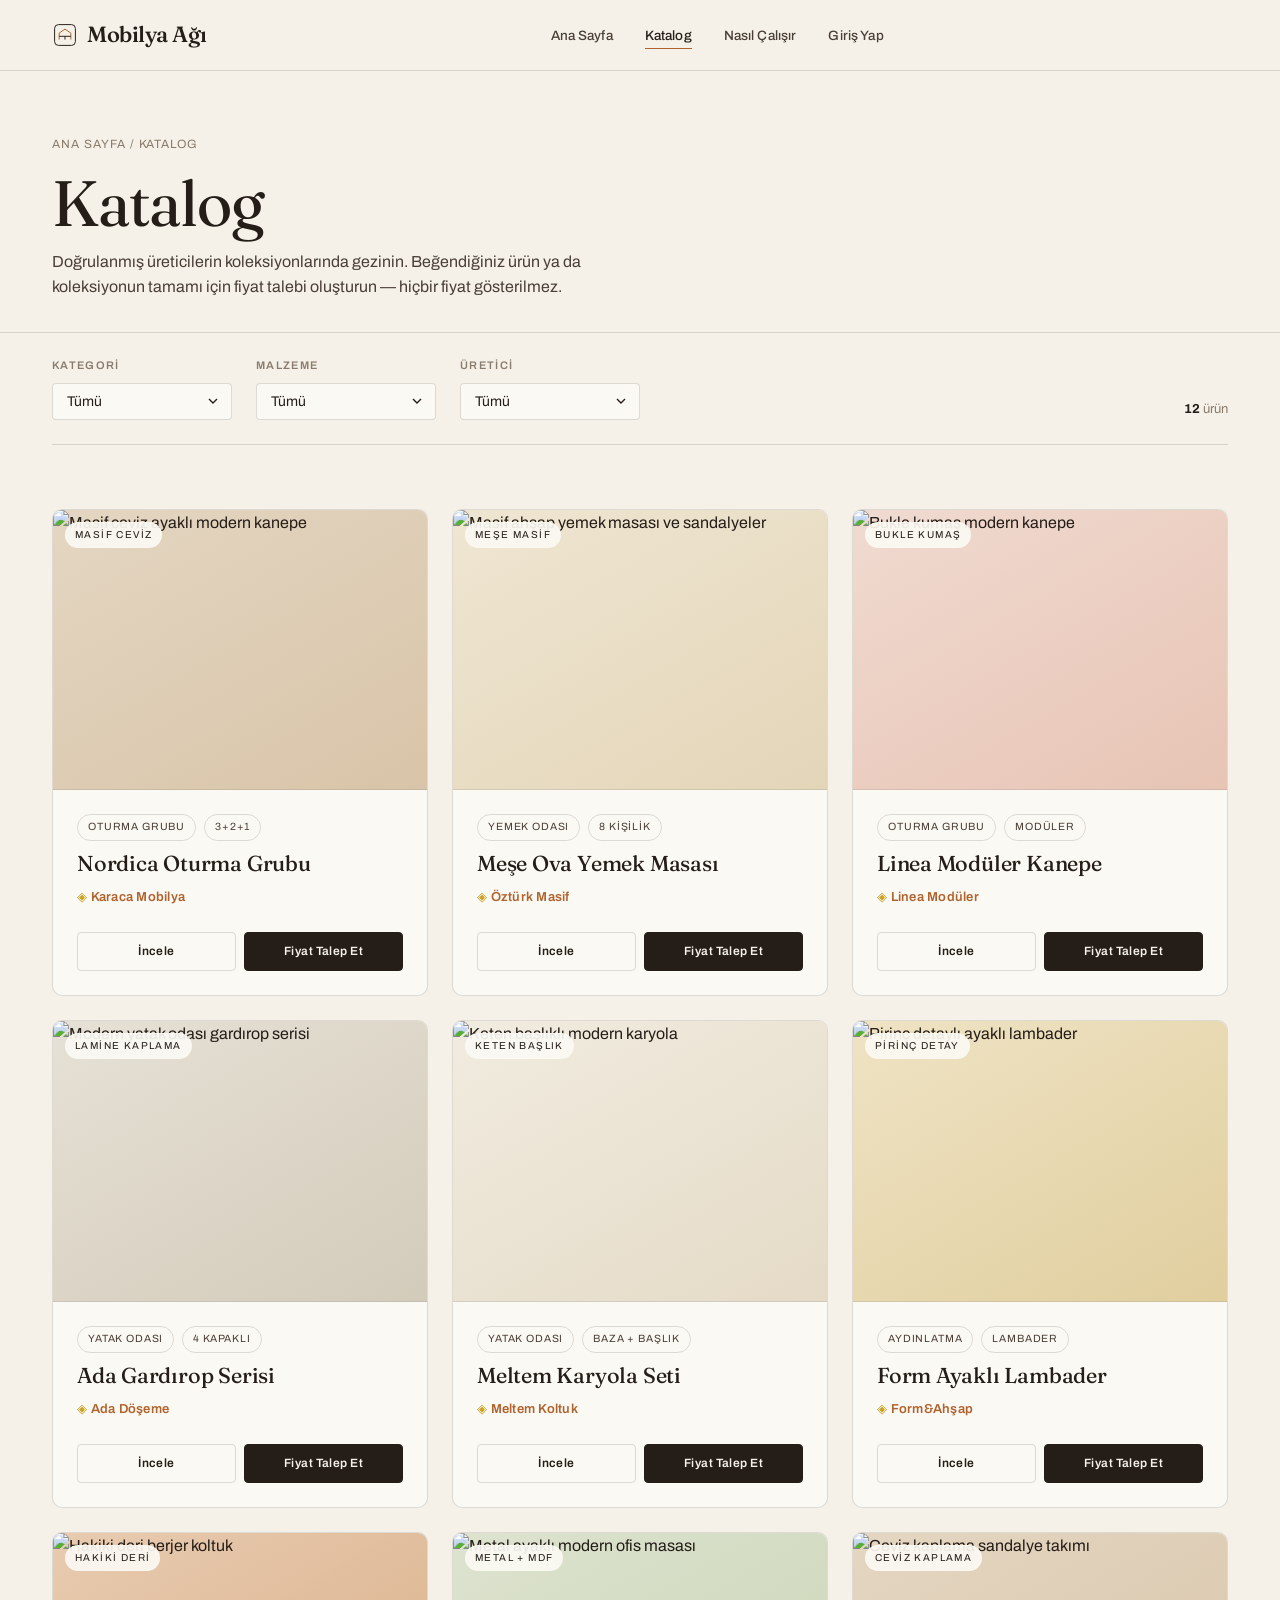
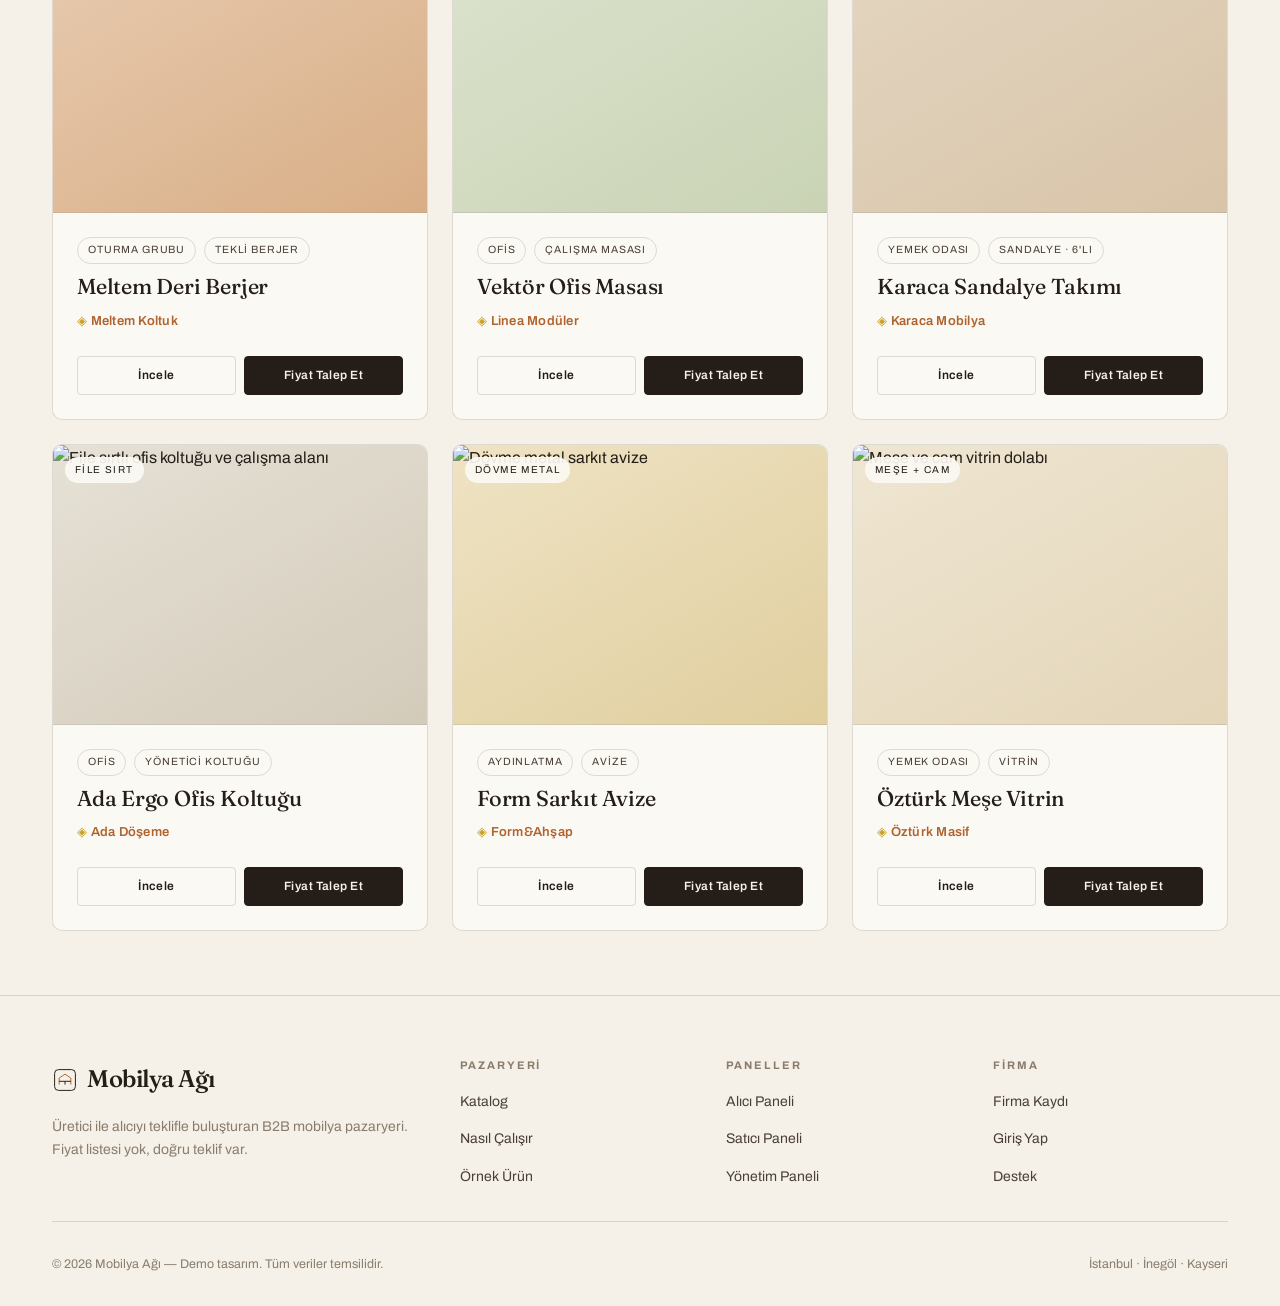
==== commit 47872e1b: "." ====
--- a/katalog.html
+++ b/katalog.html
@@ -29,12 +29,9 @@
         <li><a href="katalog.html" class="active">Katalog</a></li>
         <li><a href="index.html#nasil">Nasıl Çalışır</a></li>
         <li><a href="panel-alici.html">Giriş Yap</a></li>
-        <li><a href="panel-satici.html" class="btn btn-primary btn-sm">Firma Kaydı</a></li>
       </ul>
     </nav>
-    <div class="nav-cta">
-      <a href="panel-satici.html" class="btn btn-primary btn-sm">Firma Kaydı</a>
-    </div>
+    <div class="nav-cta"></div>
     <button class="nav-toggle" aria-label="Menü"><span></span><span></span><span></span></button>
   </div>
 </header>
--- a/css/style.css
+++ b/css/style.css
@@ -608,53 +608,60 @@
 .form-fields.hide { display: none; }
 
 /* -------------------- PANEL -------------------- */
-.panel-layout { display: grid; grid-template-columns: 260px 1fr; min-height: 100vh; }
+.panel-layout { display: grid; grid-template-columns: 280px 1fr; min-height: 100vh; background: linear-gradient(135deg, #F8F5EC 0%, #EEE7D8 100%); }
 .panel-side {
-  background: var(--ink); color: var(--ivory);
+  background: rgba(251, 249, 243, 0.88); color: var(--ink);
+  border-right: 1px solid var(--hairline);
+  box-shadow: 18px 0 50px -44px rgba(36, 29, 24, 0.35);
+  backdrop-filter: blur(18px);
   padding: var(--s-6) var(--s-5);
   display: flex; flex-direction: column;
   position: sticky; top: 0; height: 100vh;
 }
-.panel-side .wordmark { color: var(--ivory); font-size: 20px; margin-bottom: var(--s-7); }
-.panel-side .side-label { font-size: 10px; letter-spacing: 0.2em; text-transform: uppercase; color: rgba(245,241,232,0.4); margin: var(--s-5) 0 var(--s-3); }
-.panel-nav { list-style: none; margin: 0; padding: 0; display: flex; flex-direction: column; gap: 2px; }
+.panel-side .wordmark { color: var(--ink); font-size: 20px; margin-bottom: var(--s-7); }
+.panel-side .mark rect { stroke: var(--ink); }
+.panel-side .mark path:first-of-type { stroke: var(--cognac); }
+.panel-side .mark path:last-of-type { stroke: var(--ink); }
+.panel-side .side-label { font-size: 10px; letter-spacing: 0.2em; text-transform: uppercase; color: var(--ink-mute); margin: var(--s-5) 0 var(--s-3); }
+.panel-nav { list-style: none; margin: 0; padding: 0; display: flex; flex-direction: column; gap: 6px; }
 .panel-nav a, .panel-nav button {
   display: flex; align-items: center; gap: var(--s-3);
   width: 100%; text-align: left;
-  padding: 11px 14px; border-radius: var(--radius);
-  font-size: 14px; color: rgba(245,241,232,0.72);
+  padding: 12px 14px; border-radius: 12px;
+  font-size: 14px; color: var(--ink-soft);
   background: transparent; border: 0;
-  transition: background .3s, color .3s;
-}
-.panel-nav a:hover, .panel-nav button:hover { background: rgba(245,241,232,0.08); color: var(--ivory); }
-.panel-nav a.active, .panel-nav button.active { background: var(--cognac); color: var(--white-warm); }
+  transition: background .3s, color .3s, box-shadow .3s, transform .3s;
+}
+.panel-nav a:hover, .panel-nav button:hover { background: rgba(176, 99, 46, 0.08); color: var(--ink); transform: translateX(2px); }
+.panel-nav a.active, .panel-nav button.active { background: var(--white-warm); color: var(--cognac-deep); box-shadow: 0 14px 34px -24px rgba(36, 29, 24, 0.5); }
 .panel-nav .dot { width: 6px; height: 6px; border-radius: 50%; background: currentColor; opacity: 0.55; flex: none; }
-.side-foot { margin-top: auto; padding-top: var(--s-5); border-top: 1px solid rgba(245,241,232,0.12); font-size: 12px; color: rgba(245,241,232,0.5); }
-.side-foot a { color: rgba(245,241,232,0.72); }
-.side-foot a:hover { color: var(--brass); }
-
-.panel-main { padding: var(--s-6) var(--s-7) var(--s-8); background: var(--ivory); min-width: 0; }
+.side-foot { margin-top: auto; padding-top: var(--s-5); border-top: 1px solid var(--hairline); font-size: 12px; color: var(--ink-mute); }
+.side-foot a { color: var(--ink-soft); font-weight: 600; }
+.side-foot a:hover { color: var(--cognac); }
+
+.panel-main { padding: var(--s-6) var(--s-7) var(--s-8); background: transparent; min-width: 0; }
 .panel-topbar {
   display: flex; align-items: center; justify-content: space-between;
   padding-bottom: var(--s-5); margin-bottom: var(--s-6);
-  border-bottom: 1px solid var(--hairline); gap: var(--s-4);
+  border-bottom: 1px solid rgba(36, 29, 24, 0.1); gap: var(--s-4);
 }
 .panel-topbar h1 { font-size: 1.9rem; font-weight: 460; }
 .panel-topbar .sub { font-size: 13px; color: var(--ink-mute); }
 .user-chip {
   display: flex; align-items: center; gap: var(--s-3);
   border: 1px solid var(--hairline); border-radius: 40px;
-  padding: 6px 14px 6px 6px; background: var(--white-warm);
+  padding: 6px 14px 6px 6px; background: rgba(251, 249, 243, 0.9);
+  box-shadow: 0 16px 36px -30px rgba(36, 29, 24, 0.45);
 }
 .user-chip .avatar { width: 34px; height: 34px; border-radius: 50%; background: var(--cognac); color: var(--white-warm); display: flex; align-items: center; justify-content: center; font-family: var(--serif); font-size: 15px; }
 .user-chip .u-name { font-size: 13px; font-weight: 600; }
 .user-chip .u-role { font-size: 11px; color: var(--ink-mute); }
 
 /* demo switcher */
-.demo-switch { display: inline-flex; gap: var(--s-2); background: var(--card); padding: 4px; border-radius: 40px; border: 1px solid var(--hairline); margin-bottom: var(--s-6); flex-wrap: wrap; }
+.demo-switch { display: inline-flex; gap: var(--s-2); background: rgba(251, 249, 243, 0.78); padding: 5px; border-radius: 40px; border: 1px solid var(--hairline); margin-bottom: var(--s-6); flex-wrap: wrap; box-shadow: 0 14px 34px -30px rgba(36, 29, 24, 0.45); }
 .demo-switch a { font-size: 12px; font-weight: 600; padding: 7px 14px; border-radius: 40px; color: var(--ink-soft); transition: background .3s, color .3s; }
 .demo-switch a:hover { color: var(--ink); }
-.demo-switch a.active { background: var(--ink); color: var(--ivory); }
+.demo-switch a.active { background: var(--cognac); color: var(--white-warm); }
 
 /* stat cards */
 .stat-cards { display: grid; grid-template-columns: repeat(4, 1fr); gap: var(--s-4); margin-bottom: var(--s-6); }
@@ -663,8 +670,9 @@
 @media (max-width: 1080px) { .stat-cards, .stat-cards.four, .stat-cards.three { grid-template-columns: repeat(2, 1fr); } }
 @media (max-width: 560px) { .stat-cards, .stat-cards.four, .stat-cards.three { grid-template-columns: 1fr; } }
 .scard {
-  background: var(--white-warm); border: 1px solid var(--hairline);
-  border-radius: var(--radius-lg); padding: var(--s-5);
+  background: rgba(251, 249, 243, 0.88); border: 1px solid rgba(36, 29, 24, 0.1);
+  border-radius: 16px; padding: var(--s-5);
+  box-shadow: 0 20px 44px -36px rgba(36, 29, 24, 0.42);
 }
 .scard .lbl { font-size: 11px; letter-spacing: 0.12em; text-transform: uppercase; color: var(--ink-mute); font-weight: 600; }
 .scard b { font-family: var(--serif); font-size: 2.6rem; font-weight: 420; display: block; margin-top: var(--s-3); letter-spacing: -0.02em; }
@@ -677,7 +685,7 @@
 .panel-block > h2 .btn { font-weight: 600; }
 
 /* tables */
-.data-table-wrap { overflow-x: auto; border: 1px solid var(--hairline); border-radius: var(--radius-lg); background: var(--white-warm); }
+.data-table-wrap { overflow-x: auto; border: 1px solid rgba(36, 29, 24, 0.1); border-radius: 16px; background: rgba(251, 249, 243, 0.88); box-shadow: 0 20px 44px -38px rgba(36, 29, 24, 0.42); }
 .data-table { width: 100%; border-collapse: collapse; min-width: 640px; }
 .data-table th {
   text-align: left; font-size: 11px; letter-spacing: 0.1em; text-transform: uppercase;
